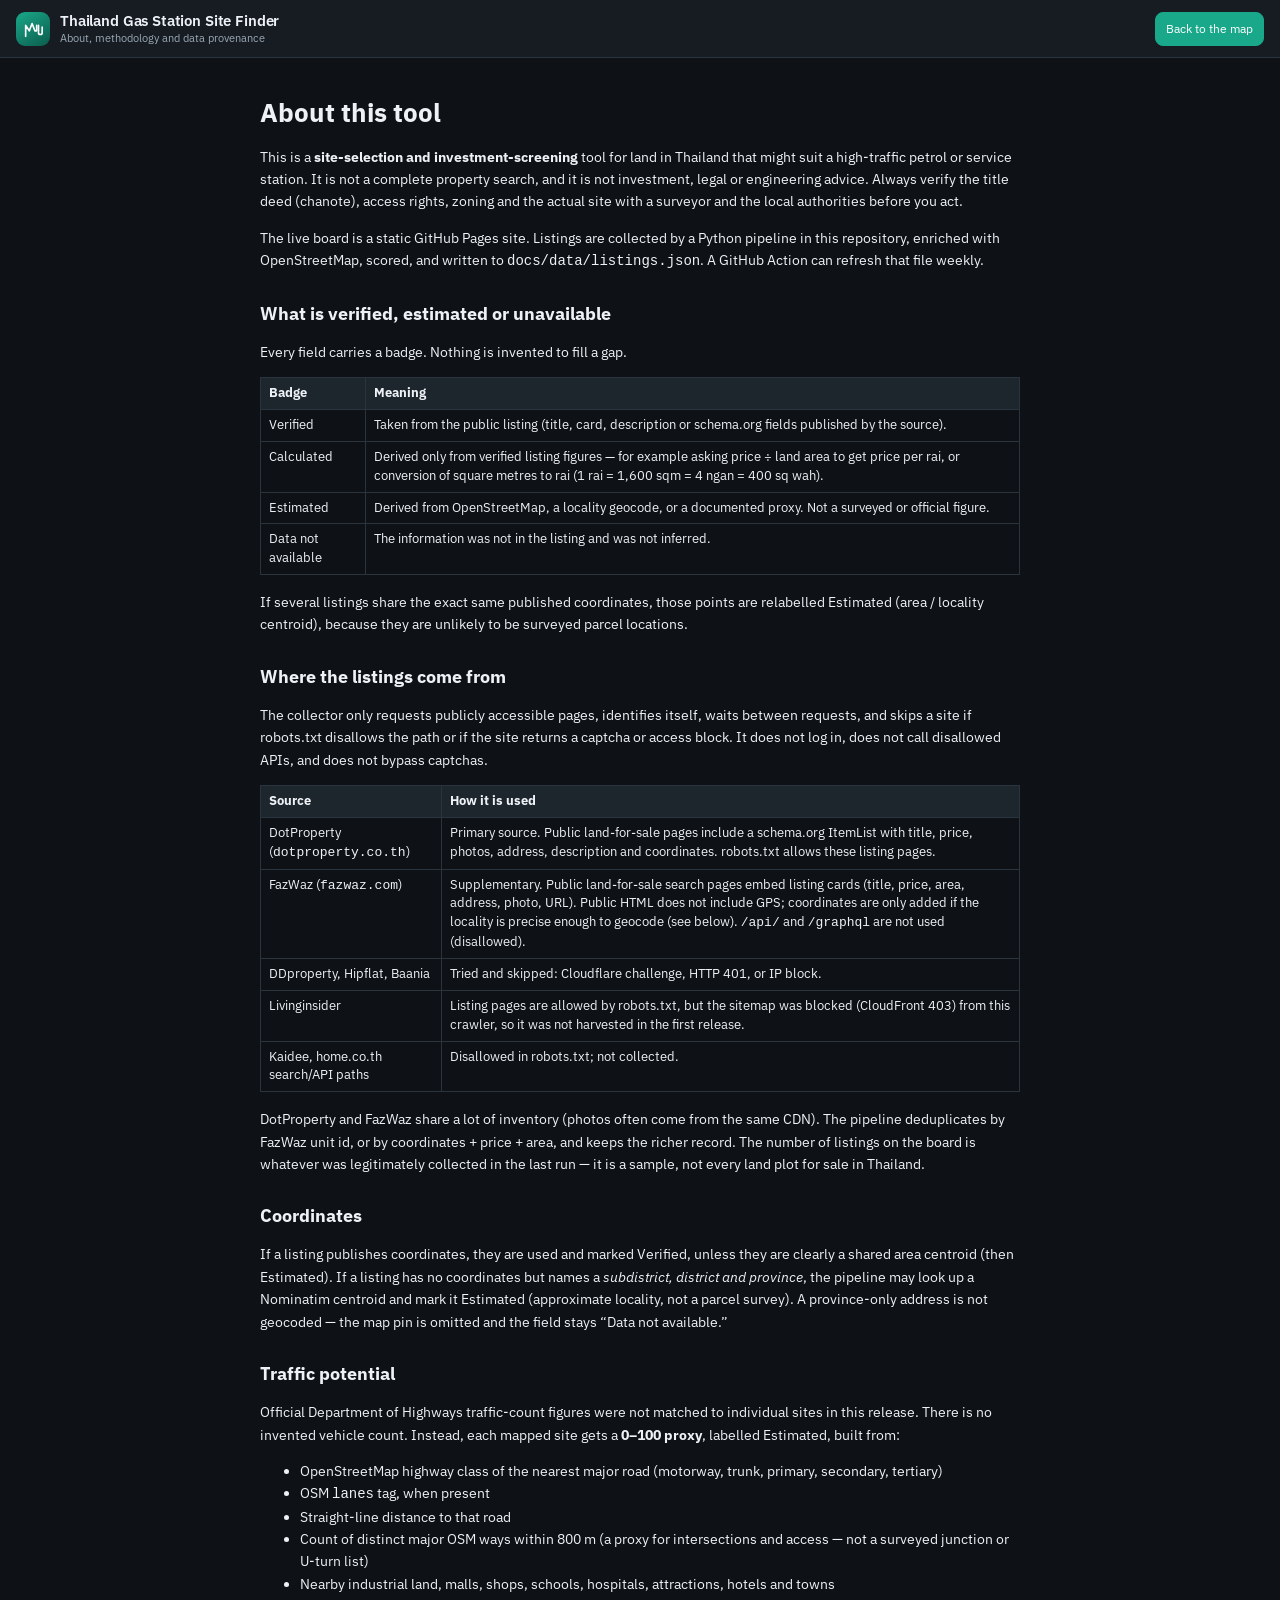
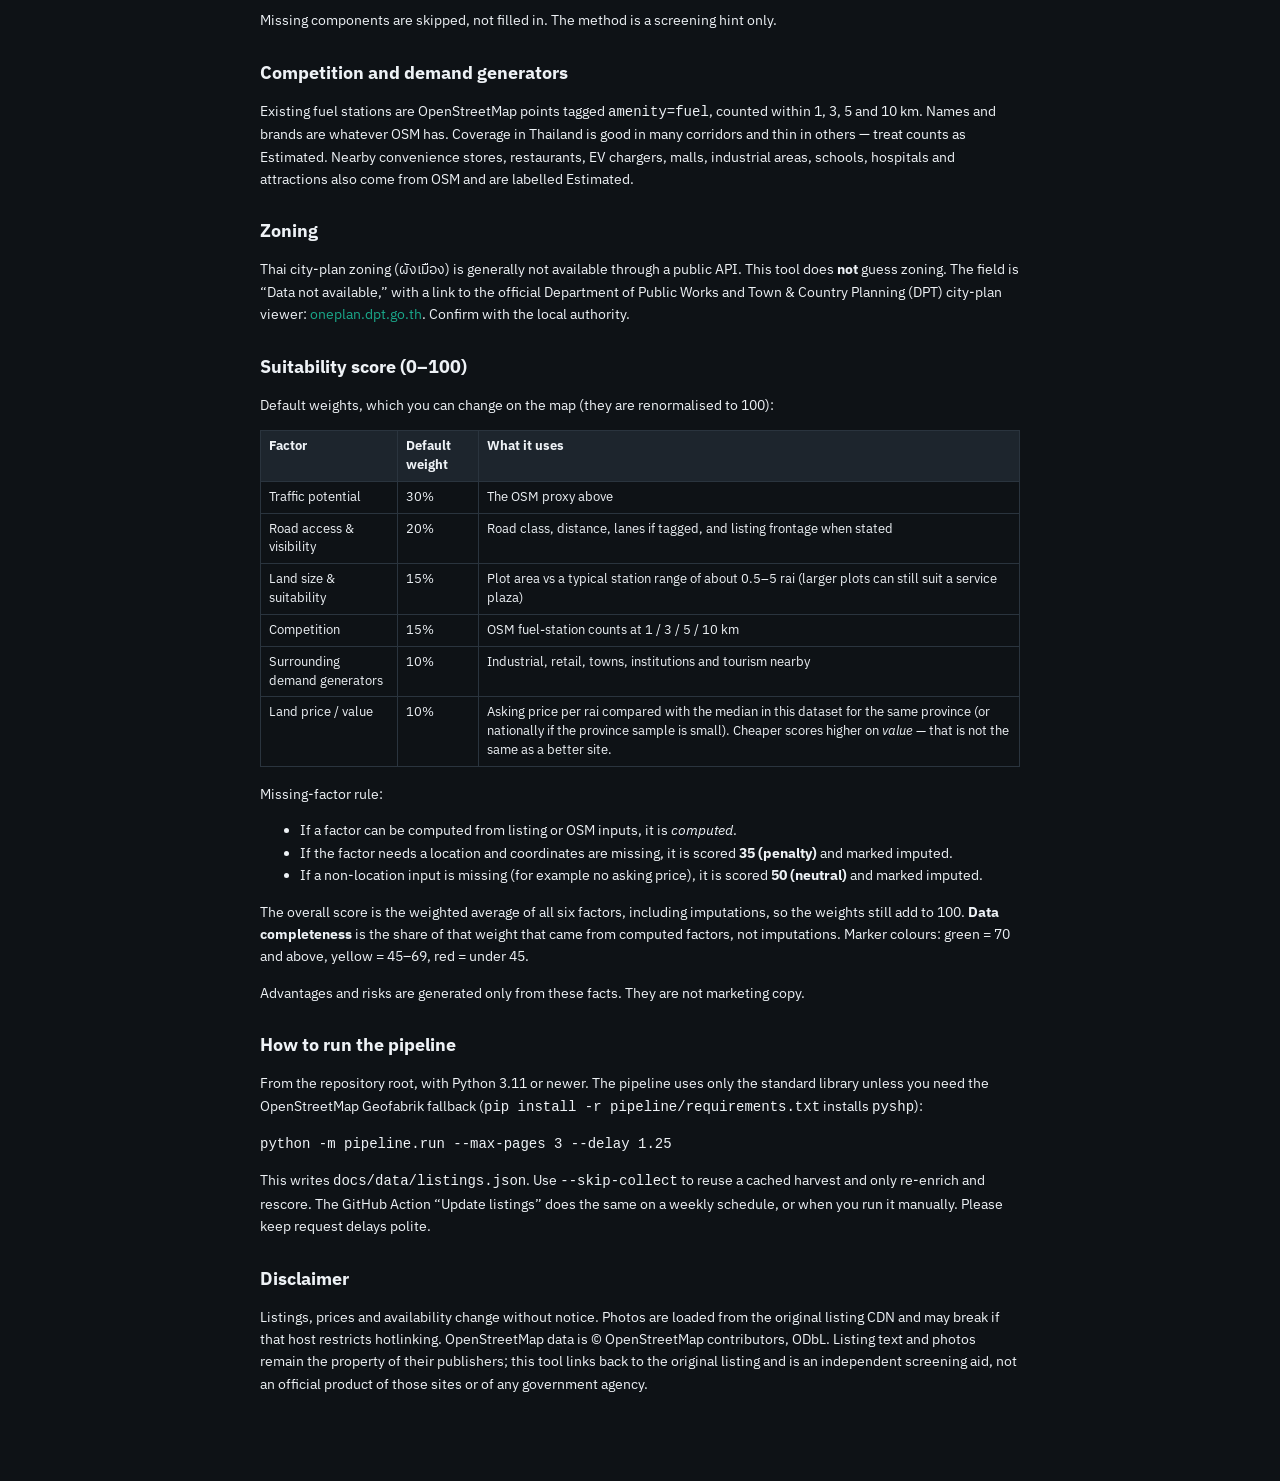
==== docs/about.html @ e264acdb "Initial release: Thailand Gas Station Site Finder Static GitHub Pages app with a Python collection a" ====
<!DOCTYPE html>
<html lang="en">
<head>
  <meta charset="UTF-8" />
  <meta name="viewport" content="width=device-width, initial-scale=1" />
  <title>About &amp; methodology — Thailand Gas Station Site Finder</title>
  <link rel="preconnect" href="https://fonts.googleapis.com" />
  <link rel="preconnect" href="https://fonts.gstatic.com" crossorigin />
  <link href="https://fonts.googleapis.com/css2?family=IBM+Plex+Sans+Thai:wght@400;500;600&family=IBM+Plex+Sans:wght@400;500;600;700&display=swap" rel="stylesheet" />
  <link rel="stylesheet" href="css/app.css" />
  <style>
    body { overflow: auto; }
    .about { max-width: 800px; margin: 0 auto; padding: 24px 20px 80px; }
    .about h1 { font-size: 26px; margin: 12px 0 8px; }
    .about h2 { font-size: 18px; margin: 28px 0 8px; }
    .about p, .about li { color: var(--text); line-height: 1.6; }
    .about table { width: 100%; border-collapse: collapse; font-size: 13px; margin: 8px 0 16px; }
    .about th, .about td { border: 1px solid var(--line); padding: 6px 8px; text-align: left; vertical-align: top; }
    .about th { background: var(--bg-elev-2); }
  </style>
</head>
<body>
  <header class="header">
    <a class="brand" href="./">
      <div class="logo" aria-hidden="true">
        <svg viewBox="0 0 24 24" fill="none" stroke="currentColor" stroke-width="1.8">
          <path d="M4 20V8l4 6 3-8 3 8h2V8" stroke-linecap="round" stroke-linejoin="round"/>
          <path d="M18 8v8a2 2 0 0 0 4 0V10" stroke-linecap="round"/>
        </svg>
      </div>
      <div class="brand-text">
        <h1>Thailand Gas Station Site Finder</h1>
        <p>About, methodology and data provenance</p>
      </div>
    </a>
    <div class="header-actions">
      <a class="text-btn primary" href="./">Back to the map</a>
    </div>
  </header>
  <main class="about">
    <h1>About this tool</h1>
    <p>This is a <strong>site-selection and investment-screening</strong> tool for land in Thailand that might suit a high-traffic petrol or service station. It is not a complete property search, and it is not investment, legal or engineering advice. Always verify the title deed (chanote), access rights, zoning and the actual site with a surveyor and the local authorities before you act.</p>
    <p>The live board is a static GitHub Pages site. Listings are collected by a Python pipeline in this repository, enriched with OpenStreetMap, scored, and written to <code>docs/data/listings.json</code>. A GitHub Action can refresh that file weekly.</p>

    <h2>What is verified, estimated or unavailable</h2>
    <p>Every field carries a badge. Nothing is invented to fill a gap.</p>
    <table>
      <tr><th>Badge</th><th>Meaning</th></tr>
      <tr><td>Verified</td><td>Taken from the public listing (title, card, description or schema.org fields published by the source).</td></tr>
      <tr><td>Calculated</td><td>Derived only from verified listing figures — for example asking price ÷ land area to get price per rai, or conversion of square metres to rai (1 rai = 1,600 sqm = 4 ngan = 400 sq wah).</td></tr>
      <tr><td>Estimated</td><td>Derived from OpenStreetMap, a locality geocode, or a documented proxy. Not a surveyed or official figure.</td></tr>
      <tr><td>Data not available</td><td>The information was not in the listing and was not inferred.</td></tr>
    </table>
    <p>If several listings share the exact same published coordinates, those points are relabelled Estimated (area / locality centroid), because they are unlikely to be surveyed parcel locations.</p>

    <h2>Where the listings come from</h2>
    <p>The collector only requests publicly accessible pages, identifies itself, waits between requests, and skips a site if robots.txt disallows the path or if the site returns a captcha or access block. It does not log in, does not call disallowed APIs, and does not bypass captchas.</p>
    <table>
      <tr><th>Source</th><th>How it is used</th></tr>
      <tr><td>DotProperty (<code>dotproperty.co.th</code>)</td><td>Primary source. Public land-for-sale pages include a schema.org ItemList with title, price, photos, address, description and coordinates. robots.txt allows these listing pages.</td></tr>
      <tr><td>FazWaz (<code>fazwaz.com</code>)</td><td>Supplementary. Public land-for-sale search pages embed listing cards (title, price, area, address, photo, URL). Public HTML does not include GPS; coordinates are only added if the locality is precise enough to geocode (see below). <code>/api/</code> and <code>/graphql</code> are not used (disallowed).</td></tr>
      <tr><td>DDproperty, Hipflat, Baania</td><td>Tried and skipped: Cloudflare challenge, HTTP 401, or IP block.</td></tr>
      <tr><td>Livinginsider</td><td>Listing pages are allowed by robots.txt, but the sitemap was blocked (CloudFront 403) from this crawler, so it was not harvested in the first release.</td></tr>
      <tr><td>Kaidee, home.co.th search/API paths</td><td>Disallowed in robots.txt; not collected.</td></tr>
    </table>
    <p>DotProperty and FazWaz share a lot of inventory (photos often come from the same CDN). The pipeline deduplicates by FazWaz unit id, or by coordinates + price + area, and keeps the richer record. The number of listings on the board is whatever was legitimately collected in the last run — it is a sample, not every land plot for sale in Thailand.</p>

    <h2>Coordinates</h2>
    <p>If a listing publishes coordinates, they are used and marked Verified, unless they are clearly a shared area centroid (then Estimated). If a listing has no coordinates but names a <em>subdistrict, district and province</em>, the pipeline may look up a Nominatim centroid and mark it Estimated (approximate locality, not a parcel survey). A province-only address is not geocoded — the map pin is omitted and the field stays “Data not available.”</p>

    <h2>Traffic potential</h2>
    <p>Official Department of Highways traffic-count figures were not matched to individual sites in this release. There is no invented vehicle count. Instead, each mapped site gets a <strong>0–100 proxy</strong>, labelled Estimated, built from:</p>
    <ul>
      <li>OpenStreetMap highway class of the nearest major road (motorway, trunk, primary, secondary, tertiary)</li>
      <li>OSM <code>lanes</code> tag, when present</li>
      <li>Straight-line distance to that road</li>
      <li>Count of distinct major OSM ways within 800 m (a proxy for intersections and access — not a surveyed junction or U-turn list)</li>
      <li>Nearby industrial land, malls, shops, schools, hospitals, attractions, hotels and towns</li>
    </ul>
    <p>Missing components are skipped, not filled in. The method is a screening hint only.</p>

    <h2>Competition and demand generators</h2>
    <p>Existing fuel stations are OpenStreetMap points tagged <code>amenity=fuel</code>, counted within 1, 3, 5 and 10 km. Names and brands are whatever OSM has. Coverage in Thailand is good in many corridors and thin in others — treat counts as Estimated. Nearby convenience stores, restaurants, EV chargers, malls, industrial areas, schools, hospitals and attractions also come from OSM and are labelled Estimated.</p>

    <h2>Zoning</h2>
    <p>Thai city-plan zoning (ผังเมือง) is generally not available through a public API. This tool does <strong>not</strong> guess zoning. The field is “Data not available,” with a link to the official Department of Public Works and Town &amp; Country Planning (DPT) city-plan viewer: <a href="https://oneplan.dpt.go.th/" target="_blank" rel="noopener">oneplan.dpt.go.th</a>. Confirm with the local authority.</p>

    <h2>Suitability score (0–100)</h2>
    <p>Default weights, which you can change on the map (they are renormalised to 100):</p>
    <table>
      <tr><th>Factor</th><th>Default weight</th><th>What it uses</th></tr>
      <tr><td>Traffic potential</td><td>30%</td><td>The OSM proxy above</td></tr>
      <tr><td>Road access &amp; visibility</td><td>20%</td><td>Road class, distance, lanes if tagged, and listing frontage when stated</td></tr>
      <tr><td>Land size &amp; suitability</td><td>15%</td><td>Plot area vs a typical station range of about 0.5–5 rai (larger plots can still suit a service plaza)</td></tr>
      <tr><td>Competition</td><td>15%</td><td>OSM fuel-station counts at 1 / 3 / 5 / 10 km</td></tr>
      <tr><td>Surrounding demand generators</td><td>10%</td><td>Industrial, retail, towns, institutions and tourism nearby</td></tr>
      <tr><td>Land price / value</td><td>10%</td><td>Asking price per rai compared with the median in this dataset for the same province (or nationally if the province sample is small). Cheaper scores higher on <em>value</em> — that is not the same as a better site.</td></tr>
    </table>
    <p>Missing-factor rule:</p>
    <ul>
      <li>If a factor can be computed from listing or OSM inputs, it is <em>computed</em>.</li>
      <li>If the factor needs a location and coordinates are missing, it is scored <strong>35 (penalty)</strong> and marked imputed.</li>
      <li>If a non-location input is missing (for example no asking price), it is scored <strong>50 (neutral)</strong> and marked imputed.</li>
    </ul>
    <p>The overall score is the weighted average of all six factors, including imputations, so the weights still add to 100. <strong>Data completeness</strong> is the share of that weight that came from computed factors, not imputations. Marker colours: green = 70 and above, yellow = 45–69, red = under 45.</p>
    <p>Advantages and risks are generated only from these facts. They are not marketing copy.</p>

    <h2>How to run the pipeline</h2>
    <p>From the repository root, with Python 3.11 or newer. The pipeline uses only the standard library unless you need the OpenStreetMap Geofabrik fallback (<code>pip install -r pipeline/requirements.txt</code> installs <code>pyshp</code>):</p>
    <p><code>python -m pipeline.run --max-pages 3 --delay 1.25</code></p>
    <p>This writes <code>docs/data/listings.json</code>. Use <code>--skip-collect</code> to reuse a cached harvest and only re-enrich and rescore. The GitHub Action “Update listings” does the same on a weekly schedule, or when you run it manually. Please keep request delays polite.</p>

    <h2>Disclaimer</h2>
    <p>Listings, prices and availability change without notice. Photos are loaded from the original listing CDN and may break if that host restricts hotlinking. OpenStreetMap data is © OpenStreetMap contributors, ODbL. Listing text and photos remain the property of their publishers; this tool links back to the original listing and is an independent screening aid, not an official product of those sites or of any government agency.</p>
  </main>
</body>
</html>
---- docs/css/app.css ----
:root {
  --bg: #0e1216;
  --bg-elev: #161c22;
  --bg-elev-2: #1d252d;
  --bg-soft: #12181e;
  --line: #2a343e;
  --line-strong: #3a4652;
  --text: #eef2f6;
  --text-dim: #9aa8b5;
  --text-faint: #6d7b88;
  --accent: #1aa88a;
  --accent-2: #0e7c66;
  --accent-soft: rgba(26, 168, 138, 0.14);
  --high: #3dcc7a;
  --high-bg: rgba(61, 204, 122, 0.16);
  --med: #e0b33a;
  --med-bg: rgba(224, 179, 58, 0.16);
  --low: #e15b4d;
  --low-bg: rgba(225, 91, 77, 0.16);
  --verified: #5b9fff;
  --calculated: #7bc4c4;
  --estimated: #d3a24a;
  --unavailable: #7a8792;
  --danger: #e15b4d;
  --shadow: 0 8px 28px rgba(0, 0, 0, 0.35);
  --radius: 12px;
  --header-h: 58px;
  --kpi-h: 74px;
  --font: "IBM Plex Sans", "IBM Plex Sans Thai", "Sarabun", "Noto Sans Thai", system-ui, sans-serif;
  --mono: "IBM Plex Mono", ui-monospace, monospace;
  color-scheme: dark;
}
[data-theme="light"] {
  --bg: #f4f1ea;
  --bg-elev: #fffcf7;
  --bg-elev-2: #ece7dc;
  --bg-soft: #eae6dc;
  --line: #d8d1c4;
  --line-strong: #c4bbab;
  --text: #1b232a;
  --text-dim: #5b6772;
  --text-faint: #7a8590;
  --accent: #0b7d64;
  --accent-2: #096853;
  --accent-soft: rgba(11, 125, 100, 0.12);
  --high: #1a8f4b;
  --high-bg: rgba(26, 143, 75, 0.12);
  --med: #b07d08;
  --med-bg: rgba(176, 125, 8, 0.12);
  --low: #c4473b;
  --low-bg: rgba(196, 71, 59, 0.12);
  --verified: #1d5fc7;
  --calculated: #1a7a7a;
  --estimated: #9a6b12;
  --unavailable: #6a7380;
  --shadow: 0 8px 24px rgba(40, 32, 16, 0.08);
  color-scheme: light;
}

* { box-sizing: border-box; }
html, body { margin: 0; height: 100%; }
body {
  font-family: var(--font);
  background: var(--bg);
  color: var(--text);
  font-size: 14px;
  line-height: 1.45;
  overflow: hidden;
}
a { color: var(--accent); text-decoration: none; }
a:hover { text-decoration: underline; }
button, input, select, textarea { font-family: inherit; }
button { cursor: pointer; }

.app { display: flex; flex-direction: column; height: 100%; }

/* Header */
.header {
  height: var(--header-h);
  display: flex; align-items: center; gap: 16px;
  padding: 0 16px;
  background: var(--bg-elev);
  border-bottom: 1px solid var(--line);
  flex-shrink: 0;
  z-index: 20;
}
.brand { display: flex; align-items: center; gap: 10px; min-width: 0; text-decoration: none; color: inherit; }
.brand:hover { text-decoration: none; }
.logo {
  width: 34px; height: 34px; border-radius: 9px;
  background: linear-gradient(145deg, var(--accent), #0b5c4c);
  display: grid; place-items: center;
  color: white; flex-shrink: 0;
}
.logo svg { width: 22px; height: 22px; }
.brand-text { min-width: 0; }
.brand-text h1 {
  margin: 0; font-size: 15px; font-weight: 600; letter-spacing: -0.01em;
  white-space: nowrap; overflow: hidden; text-overflow: ellipsis;
}
.brand-text p { margin: 0; font-size: 11px; color: var(--text-dim); white-space: nowrap; }
.header-actions { margin-left: auto; display: flex; align-items: center; gap: 6px; }
.icon-btn, .text-btn {
  border: 1px solid var(--line);
  background: var(--bg-elev-2);
  color: var(--text);
  border-radius: 8px;
  height: 34px;
  padding: 0 10px;
  font-size: 12px;
  display: inline-flex; align-items: center; gap: 6px;
}
.icon-btn { width: 34px; padding: 0; justify-content: center; }
.icon-btn:hover, .text-btn:hover { border-color: var(--line-strong); background: var(--bg-soft); }
.text-btn.primary { background: var(--accent); border-color: var(--accent); color: #fff; }
.text-btn.primary:hover { background: var(--accent-2); border-color: var(--accent-2); text-decoration: none; }

/* KPIs */
.kpis {
  display: grid;
  grid-template-columns: repeat(5, 1fr);
  gap: 1px;
  background: var(--line);
  border-bottom: 1px solid var(--line);
  flex-shrink: 0;
}
.kpi { background: var(--bg-elev); padding: 10px 16px; min-height: var(--kpi-h); }
.kpi .label { font-size: 11px; color: var(--text-dim); text-transform: uppercase; letter-spacing: 0.06em; }
.kpi .value { font-size: 20px; font-weight: 600; letter-spacing: -0.02em; margin-top: 2px; font-variant-numeric: tabular-nums; }
.kpi .sub { font-size: 11px; color: var(--text-faint); }
.kpi .value.high { color: var(--high); }

/* Body */
.body { flex: 1; display: flex; min-height: 0; }

/* Sidebar */
.sidebar {
  width: 300px; flex-shrink: 0;
  background: var(--bg-elev);
  border-right: 1px solid var(--line);
  display: flex; flex-direction: column;
  min-height: 0;
}
.sidebar-scroll { flex: 1; overflow: auto; padding: 12px 14px 24px; }
.side-title {
  font-size: 11px; font-weight: 600; text-transform: uppercase; letter-spacing: 0.07em;
  color: var(--text-dim); margin: 14px 0 8px;
}
.side-title:first-child { margin-top: 4px; }
.field { margin-bottom: 10px; }
.field label { display: block; font-size: 12px; color: var(--text-dim); margin-bottom: 4px; }
.field label .hint { font-weight: 400; color: var(--text-faint); }
select, input[type="text"], input[type="number"], input[type="search"] {
  width: 100%; height: 34px;
  background: var(--bg);
  border: 1px solid var(--line);
  color: var(--text);
  border-radius: 8px;
  padding: 0 10px;
  font-size: 13px;
}
select:focus, input:focus { outline: 2px solid var(--accent-soft); border-color: var(--accent); }
.range-row { display: grid; grid-template-columns: 1fr 1fr; gap: 6px; }
.slider-row { display: flex; align-items: center; gap: 8px; }
.slider-row input[type="range"] { flex: 1; }
.slider-row output { width: 42px; text-align: right; font-variant-numeric: tabular-nums; color: var(--text-dim); font-size: 12px; }
input[type="range"] { accent-color: var(--accent); width: 100%; }
.check { display: flex; align-items: center; gap: 8px; font-size: 13px; margin: 6px 0; color: var(--text); }
.check input { accent-color: var(--accent); }
.chip-row { display: flex; flex-wrap: wrap; gap: 6px; }
.chip {
  border: 1px solid var(--line);
  background: var(--bg);
  color: var(--text-dim);
  border-radius: 999px;
  padding: 3px 9px;
  font-size: 11px;
}
.chip.on { border-color: var(--accent); color: var(--accent); background: var(--accent-soft); }
.weight { margin-bottom: 8px; }
.weight .top { display: flex; justify-content: space-between; font-size: 12px; color: var(--text-dim); }
.sidebar-footer { padding: 10px 14px; border-top: 1px solid var(--line); display: flex; gap: 6px; }
.sidebar-footer .text-btn { flex: 1; justify-content: center; }

/* Map */
.map-wrap { flex: 1; position: relative; min-width: 0; }
#map { width: 100%; height: 100%; background: #1a2229; }
.leaflet-container { font-family: var(--font); background: #1a2229; }
.basemap-toggle {
  position: absolute; top: 12px; left: 12px; z-index: 8;
  display: flex; background: var(--bg-elev); border: 1px solid var(--line);
  border-radius: 8px; overflow: hidden; box-shadow: var(--shadow);
}
.basemap-toggle button {
  border: 0; background: transparent; color: var(--text-dim);
  padding: 7px 11px; font-size: 12px;
}
.basemap-toggle button.on { background: var(--accent); color: #fff; }
.map-legend {
  position: absolute; bottom: 28px; left: 12px; z-index: 8;
  background: var(--bg-elev); border: 1px solid var(--line);
  border-radius: 8px; padding: 8px 10px; font-size: 11px;
  box-shadow: var(--shadow); color: var(--text-dim);
}
.map-legend div { display: flex; align-items: center; gap: 6px; margin: 2px 0; }
.dot { width: 9px; height: 9px; border-radius: 50%; display: inline-block; }
.dot.high { background: var(--high); }
.dot.medium { background: var(--med); }
.dot.low { background: var(--low); }
.dot.none { background: var(--unavailable); }

/* Result list / detail */
.panel {
  width: 400px; flex-shrink: 0;
  background: var(--bg-elev);
  border-left: 1px solid var(--line);
  display: flex; flex-direction: column;
  min-height: 0;
}
.panel-toolbar {
  display: flex; align-items: center; gap: 8px;
  padding: 8px 10px; border-bottom: 1px solid var(--line);
}
.panel-toolbar input[type="search"] { flex: 1; }
.count-pill {
  font-size: 11px; color: var(--text-dim); white-space: nowrap;
}
.sort-select { width: auto; min-width: 132px; }
.list { flex: 1; overflow: auto; }
.card {
  display: grid; grid-template-columns: 88px 1fr auto;
  gap: 10px; padding: 10px 12px;
  border-bottom: 1px solid var(--line);
  cursor: pointer;
}
.card:hover { background: var(--bg-elev-2); }
.card.active { background: var(--accent-soft); }
.card .thumb {
  width: 88px; height: 66px; border-radius: 8px;
  background: var(--bg-soft) center/cover no-repeat;
  border: 1px solid var(--line);
}
.card .meta { min-width: 0; }
.card h3 {
  margin: 0 0 2px; font-size: 13px; font-weight: 600;
  white-space: nowrap; overflow: hidden; text-overflow: ellipsis;
}
.card .loc, .card .facts { font-size: 11px; color: var(--text-dim); }
.card .facts { margin-top: 3px; }
.score-badge {
  min-width: 42px; height: 42px; border-radius: 9px;
  display: grid; place-items: center;
  font-weight: 700; font-size: 14px;
  font-variant-numeric: tabular-nums;
}
.score-badge.high { background: var(--high-bg); color: var(--high); }
.score-badge.medium { background: var(--med-bg); color: var(--med); }
.score-badge.low { background: var(--low-bg); color: var(--low); }
.star {
  border: 0; background: transparent; color: var(--text-faint);
  font-size: 16px; padding: 0; line-height: 1;
}
.star.on { color: var(--med); }

/* Detail */
.detail { flex: 1; overflow: auto; display: none; }
.detail.open { display: block; }
.list.hidden { display: none; }
.gallery { position: relative; background: #000; }
.gallery img { width: 100%; height: 200px; object-fit: cover; display: block; background: #111; }
.gallery .nav {
  position: absolute; top: 50%; transform: translateY(-50%);
  width: 28px; height: 28px; border-radius: 50%;
  border: 0; background: rgba(0,0,0,.55); color: #fff;
}
.gallery .prev { left: 8px; }
.gallery .next { right: 8px; }
.detail-body { padding: 14px 14px 28px; }
.detail-head { display: flex; gap: 10px; align-items: flex-start; }
.detail-head h2 { margin: 0; font-size: 16px; font-weight: 600; flex: 1; }
.detail-loc { color: var(--text-dim); font-size: 12px; margin: 4px 0 8px; }
.actions { display: flex; flex-wrap: wrap; gap: 6px; margin: 8px 0 12px; }
.kv { display: grid; grid-template-columns: 1fr 1fr; gap: 8px; margin: 8px 0 14px; }
.kv .item {
  background: var(--bg-soft);
  border: 1px solid var(--line);
  border-radius: 8px;
  padding: 8px 10px;
}
.kv .item.span { grid-column: 1 / -1; }
.kv .k { font-size: 11px; color: var(--text-dim); display: flex; justify-content: space-between; gap: 8px; }
.kv .v { font-size: 13px; font-weight: 600; margin-top: 2px; word-break: break-word; }
.badge {
  display: inline-flex; align-items: center; gap: 4px;
  font-size: 10px; font-weight: 600; letter-spacing: 0.03em;
  text-transform: uppercase; border-radius: 999px;
  padding: 1px 7px; white-space: nowrap;
  border: 1px solid transparent;
}
.badge.verified { color: var(--verified); background: rgba(91,159,255,.12); }
.badge.calculated { color: var(--calculated); background: rgba(123,196,196,.12); }
.badge.estimated { color: var(--estimated); background: rgba(211,162,74,.14); }
.badge.unavailable { color: var(--unavailable); background: rgba(122,135,146,.12); }
.factors { display: flex; flex-direction: column; gap: 7px; margin: 8px 0 14px; }
.factor .row { display: flex; justify-content: space-between; font-size: 12px; }
.bar { height: 6px; background: var(--bg-soft); border-radius: 99px; overflow: hidden; margin-top: 3px; }
.bar > span { display: block; height: 100%; background: var(--accent); }
.bar.high > span { background: var(--high); }
.bar.medium > span { background: var(--med); }
.bar.low > span { background: var(--low); }
.callout { border-left: 3px solid var(--accent); padding: 6px 10px; margin: 6px 0; background: var(--bg-soft); border-radius: 0 8px 8px 0; font-size: 12px; }
.callout.risk { border-left-color: var(--low); }
.callout ul { margin: 4px 0 0; padding-left: 16px; }
.comp-table { width: 100%; border-collapse: collapse; font-size: 12px; margin: 6px 0 12px; }
.comp-table th, .comp-table td { text-align: left; padding: 5px 6px; border-bottom: 1px solid var(--line); }
.comp-table th { color: var(--text-dim); font-weight: 500; }
.muted { color: var(--text-dim); font-size: 12px; }
.back-btn { margin: 8px 12px 0; }

/* Compare modal */
.modal {
  position: fixed; inset: 0; background: rgba(0,0,0,.55);
  display: none; align-items: center; justify-content: center;
  z-index: 50; padding: 20px;
}
.modal.open { display: flex; }
.modal-card {
  background: var(--bg-elev); border: 1px solid var(--line);
  border-radius: 14px; width: min(1100px, 100%);
  max-height: 90vh; overflow: auto; box-shadow: var(--shadow);
}
.modal-card header { display: flex; align-items: center; justify-content: space-between; padding: 12px 16px; border-bottom: 1px solid var(--line); }
.modal-card header h2 { margin: 0; font-size: 16px; }
.compare-table { width: 100%; border-collapse: collapse; font-size: 12px; }
.compare-table th, .compare-table td { border-bottom: 1px solid var(--line); padding: 8px 10px; vertical-align: top; }
.compare-table th { position: sticky; top: 0; background: var(--bg-elev); text-align: left; }
.compare-table .row-label { color: var(--text-dim); width: 150px; }

/* Completeness */
.completeness { display: flex; align-items: center; gap: 8px; font-size: 11px; color: var(--text-dim); margin: 6px 0; }
.completeness .track { flex: 1; height: 4px; background: var(--bg-soft); border-radius: 99px; overflow: hidden; }
.completeness .track > span { display: block; height: 100%; background: var(--accent); }

.disclaimer {
  flex-shrink: 0;
  font-size: 11px; color: var(--text-faint);
  padding: 6px 16px; border-top: 1px solid var(--line);
  background: var(--bg-elev);
}
.empty { padding: 24px 16px; color: var(--text-dim); text-align: center; }

/* Cluster / marker */
.score-marker {
  width: 28px; height: 28px; border-radius: 50% 50% 50% 0;
  transform: rotate(-45deg);
  border: 2px solid #fff;
  box-shadow: 0 1px 4px rgba(0,0,0,.4);
  display: grid; place-items: center;
}
.score-marker span {
  transform: rotate(45deg);
  font-size: 10px; font-weight: 700; color: #111;
}

/* Mobile */
.mobile-only { display: none; }
@media (max-width: 960px) {
  body { overflow: auto; }
  .app { height: auto; min-height: 100%; }
  .kpis { grid-template-columns: repeat(2, 1fr); }
  .kpis .kpi:last-child { grid-column: 1 / -1; }
  .body { flex-direction: column; min-height: auto; }
  .sidebar {
    width: 100%; border-right: 0; border-bottom: 1px solid var(--line);
    max-height: none;
    display: none;
  }
  .sidebar.open { display: flex; }
  .map-wrap { height: 52vh; min-height: 280px; }
  #map { height: 52vh; min-height: 280px; }
  .panel { width: 100%; height: auto; max-height: 70vh; border-left: 0; border-top: 1px solid var(--line); }
  .mobile-only { display: inline-flex; }
  .header { height: auto; min-height: var(--header-h); padding: 8px 12px; flex-wrap: wrap; }
  .brand-text p { display: none; }
  .kv { grid-template-columns: 1fr; }
}
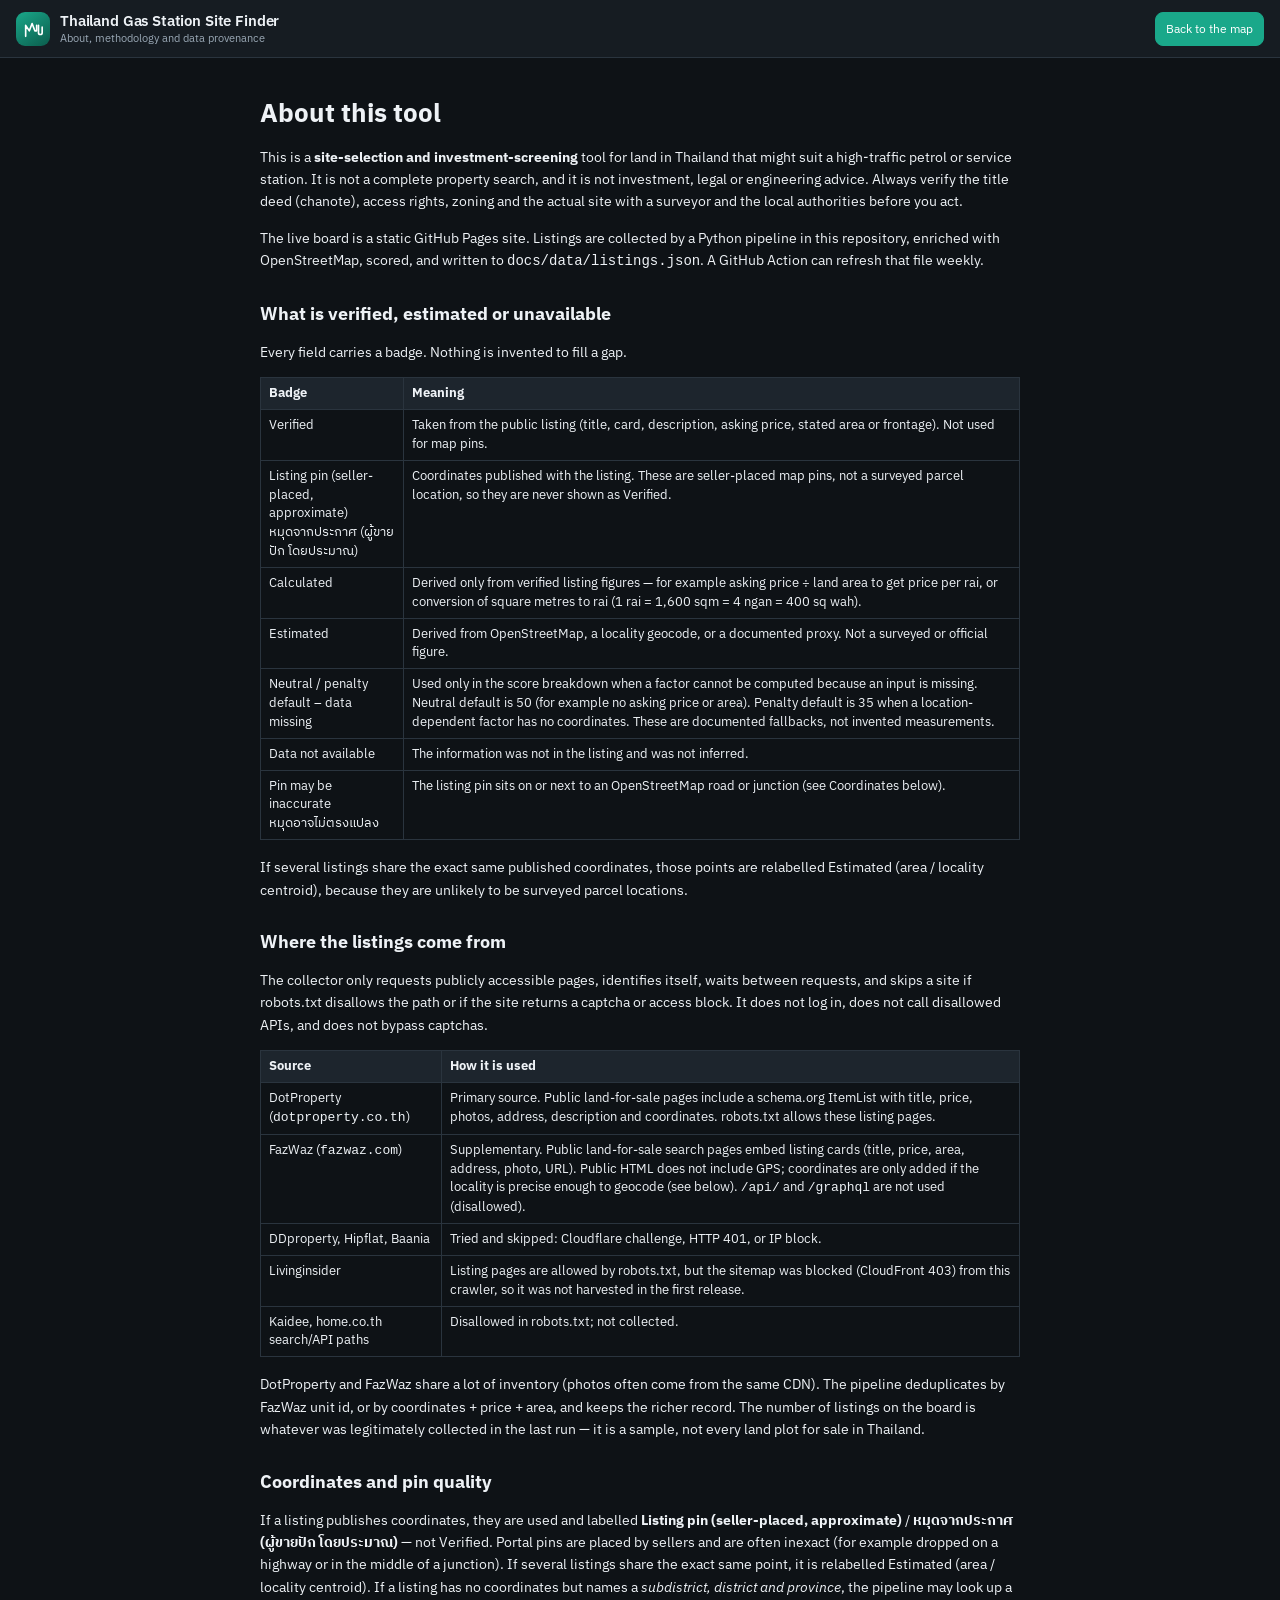
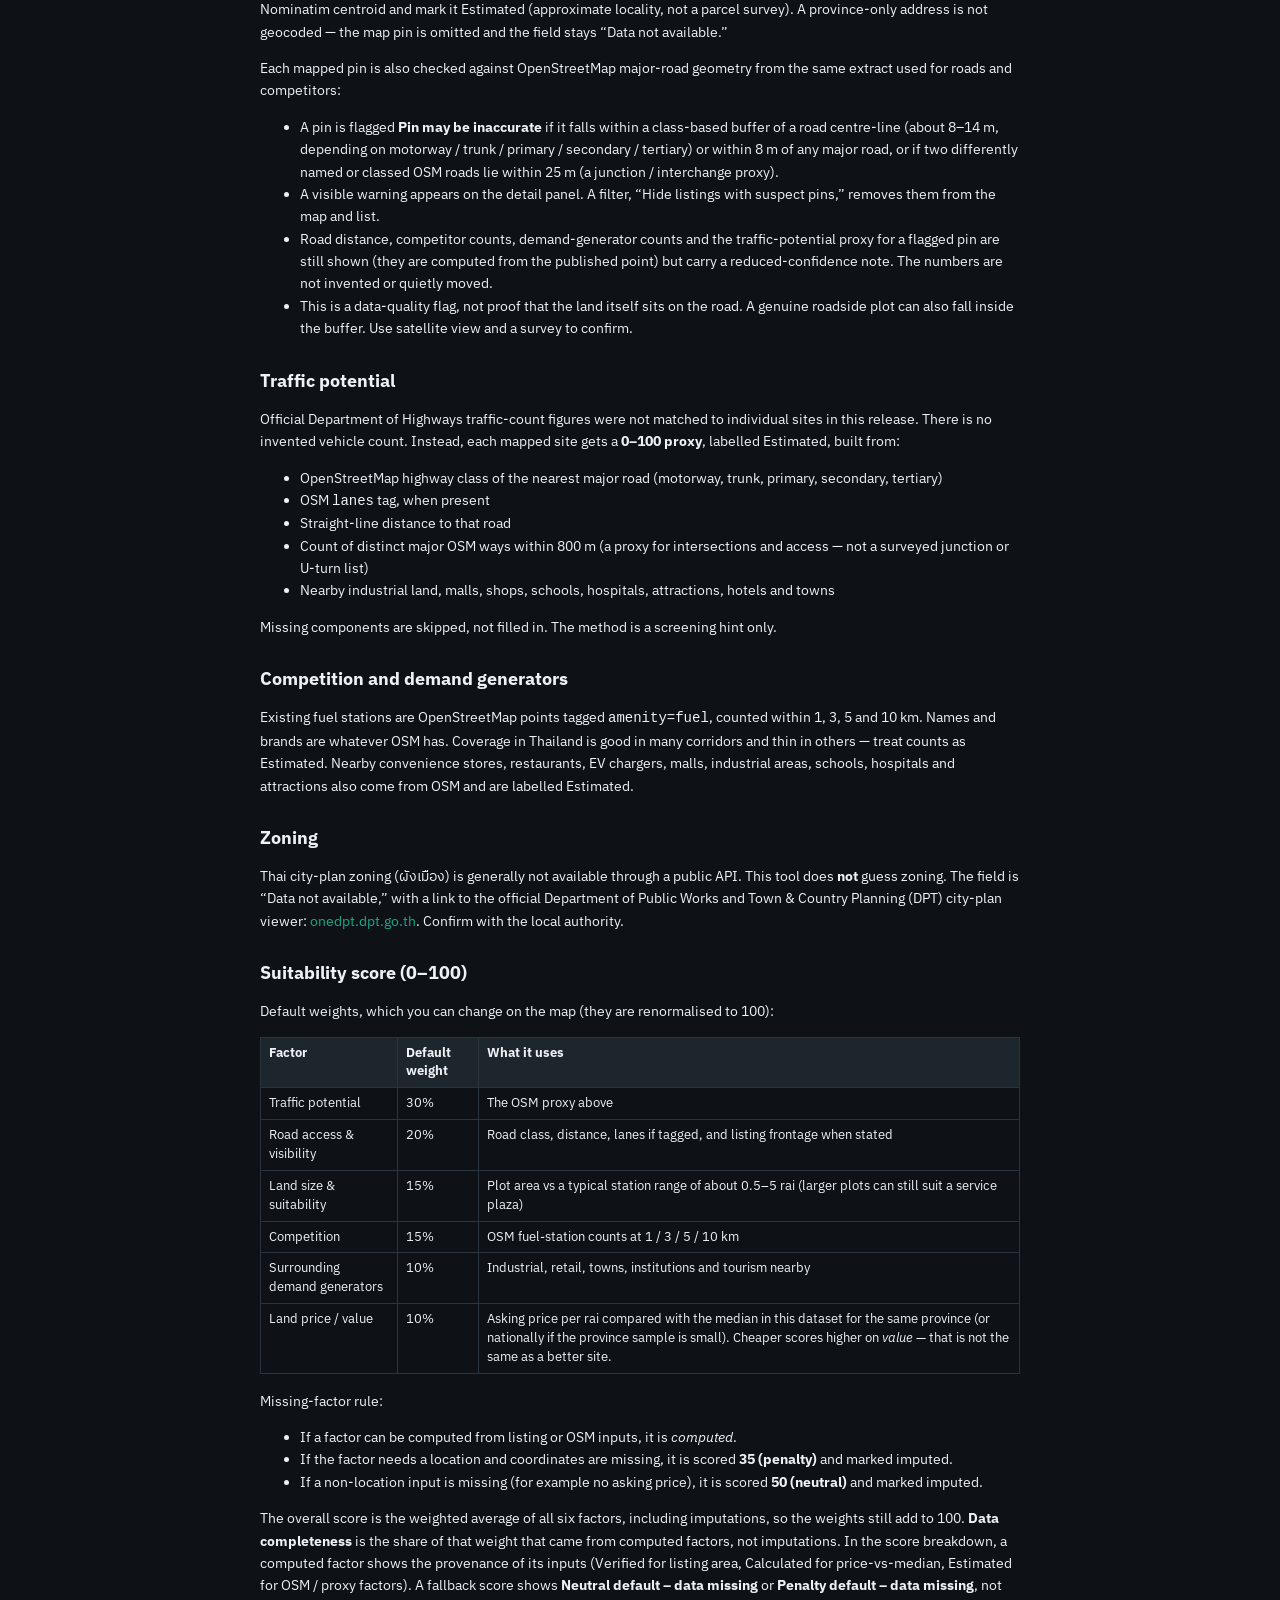
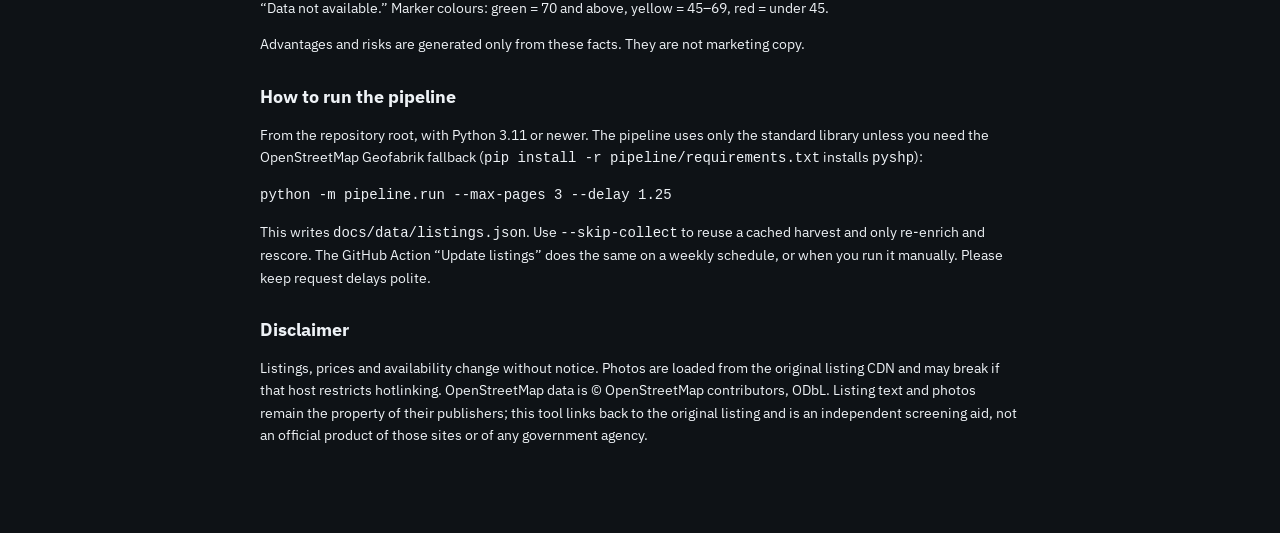
==== commit 1f547064: "Fix zoning URL, traffic NaN, score badges, and listing-pin quality Replace the moved DPT viewer with" ====
--- a/docs/about.html
+++ b/docs/about.html
@@ -46,10 +46,13 @@
     <p>Every field carries a badge. Nothing is invented to fill a gap.</p>
     <table>
       <tr><th>Badge</th><th>Meaning</th></tr>
-      <tr><td>Verified</td><td>Taken from the public listing (title, card, description or schema.org fields published by the source).</td></tr>
+      <tr><td>Verified</td><td>Taken from the public listing (title, card, description, asking price, stated area or frontage). Not used for map pins.</td></tr>
+      <tr><td>Listing pin (seller-placed, approximate)<br>หมุดจากประกาศ (ผู้ขายปัก โดยประมาณ)</td><td>Coordinates published with the listing. These are seller-placed map pins, not a surveyed parcel location, so they are never shown as Verified.</td></tr>
       <tr><td>Calculated</td><td>Derived only from verified listing figures — for example asking price ÷ land area to get price per rai, or conversion of square metres to rai (1 rai = 1,600 sqm = 4 ngan = 400 sq wah).</td></tr>
       <tr><td>Estimated</td><td>Derived from OpenStreetMap, a locality geocode, or a documented proxy. Not a surveyed or official figure.</td></tr>
+      <tr><td>Neutral / penalty default – data missing</td><td>Used only in the score breakdown when a factor cannot be computed because an input is missing. Neutral default is 50 (for example no asking price or area). Penalty default is 35 when a location-dependent factor has no coordinates. These are documented fallbacks, not invented measurements.</td></tr>
       <tr><td>Data not available</td><td>The information was not in the listing and was not inferred.</td></tr>
+      <tr><td>Pin may be inaccurate<br>หมุดอาจไม่ตรงแปลง</td><td>The listing pin sits on or next to an OpenStreetMap road or junction (see Coordinates below).</td></tr>
     </table>
     <p>If several listings share the exact same published coordinates, those points are relabelled Estimated (area / locality centroid), because they are unlikely to be surveyed parcel locations.</p>
 
@@ -65,8 +68,15 @@
     </table>
     <p>DotProperty and FazWaz share a lot of inventory (photos often come from the same CDN). The pipeline deduplicates by FazWaz unit id, or by coordinates + price + area, and keeps the richer record. The number of listings on the board is whatever was legitimately collected in the last run — it is a sample, not every land plot for sale in Thailand.</p>
 
-    <h2>Coordinates</h2>
-    <p>If a listing publishes coordinates, they are used and marked Verified, unless they are clearly a shared area centroid (then Estimated). If a listing has no coordinates but names a <em>subdistrict, district and province</em>, the pipeline may look up a Nominatim centroid and mark it Estimated (approximate locality, not a parcel survey). A province-only address is not geocoded — the map pin is omitted and the field stays “Data not available.”</p>
+    <h2>Coordinates and pin quality</h2>
+    <p>If a listing publishes coordinates, they are used and labelled <strong>Listing pin (seller-placed, approximate)</strong> / <strong>หมุดจากประกาศ (ผู้ขายปัก โดยประมาณ)</strong> — not Verified. Portal pins are placed by sellers and are often inexact (for example dropped on a highway or in the middle of a junction). If several listings share the exact same point, it is relabelled Estimated (area / locality centroid). If a listing has no coordinates but names a <em>subdistrict, district and province</em>, the pipeline may look up a Nominatim centroid and mark it Estimated (approximate locality, not a parcel survey). A province-only address is not geocoded — the map pin is omitted and the field stays “Data not available.”</p>
+    <p>Each mapped pin is also checked against OpenStreetMap major-road geometry from the same extract used for roads and competitors:</p>
+    <ul>
+      <li>A pin is flagged <strong>Pin may be inaccurate</strong> if it falls within a class-based buffer of a road centre-line (about 8–14 m, depending on motorway / trunk / primary / secondary / tertiary) or within 8 m of any major road, or if two differently named or classed OSM roads lie within 25 m (a junction / interchange proxy).</li>
+      <li>A visible warning appears on the detail panel. A filter, “Hide listings with suspect pins,” removes them from the map and list.</li>
+      <li>Road distance, competitor counts, demand-generator counts and the traffic-potential proxy for a flagged pin are still shown (they are computed from the published point) but carry a reduced-confidence note. The numbers are not invented or quietly moved.</li>
+      <li>This is a data-quality flag, not proof that the land itself sits on the road. A genuine roadside plot can also fall inside the buffer. Use satellite view and a survey to confirm.</li>
+    </ul>
 
     <h2>Traffic potential</h2>
     <p>Official Department of Highways traffic-count figures were not matched to individual sites in this release. There is no invented vehicle count. Instead, each mapped site gets a <strong>0–100 proxy</strong>, labelled Estimated, built from:</p>
@@ -83,7 +93,7 @@
     <p>Existing fuel stations are OpenStreetMap points tagged <code>amenity=fuel</code>, counted within 1, 3, 5 and 10 km. Names and brands are whatever OSM has. Coverage in Thailand is good in many corridors and thin in others — treat counts as Estimated. Nearby convenience stores, restaurants, EV chargers, malls, industrial areas, schools, hospitals and attractions also come from OSM and are labelled Estimated.</p>
 
     <h2>Zoning</h2>
-    <p>Thai city-plan zoning (ผังเมือง) is generally not available through a public API. This tool does <strong>not</strong> guess zoning. The field is “Data not available,” with a link to the official Department of Public Works and Town &amp; Country Planning (DPT) city-plan viewer: <a href="https://oneplan.dpt.go.th/" target="_blank" rel="noopener">oneplan.dpt.go.th</a>. Confirm with the local authority.</p>
+    <p>Thai city-plan zoning (ผังเมือง) is generally not available through a public API. This tool does <strong>not</strong> guess zoning. The field is “Data not available,” with a link to the official Department of Public Works and Town &amp; Country Planning (DPT) city-plan viewer: <a href="https://onedpt.dpt.go.th/" target="_blank" rel="noopener">onedpt.dpt.go.th</a>. Confirm with the local authority.</p>
 
     <h2>Suitability score (0–100)</h2>
     <p>Default weights, which you can change on the map (they are renormalised to 100):</p>
@@ -102,7 +112,7 @@
       <li>If the factor needs a location and coordinates are missing, it is scored <strong>35 (penalty)</strong> and marked imputed.</li>
       <li>If a non-location input is missing (for example no asking price), it is scored <strong>50 (neutral)</strong> and marked imputed.</li>
     </ul>
-    <p>The overall score is the weighted average of all six factors, including imputations, so the weights still add to 100. <strong>Data completeness</strong> is the share of that weight that came from computed factors, not imputations. Marker colours: green = 70 and above, yellow = 45–69, red = under 45.</p>
+    <p>The overall score is the weighted average of all six factors, including imputations, so the weights still add to 100. <strong>Data completeness</strong> is the share of that weight that came from computed factors, not imputations. In the score breakdown, a computed factor shows the provenance of its inputs (Verified for listing area, Calculated for price-vs-median, Estimated for OSM / proxy factors). A fallback score shows <strong>Neutral default – data missing</strong> or <strong>Penalty default – data missing</strong>, not “Data not available.” Marker colours: green = 70 and above, yellow = 45–69, red = under 45.</p>
     <p>Advantages and risks are generated only from these facts. They are not marketing copy.</p>
 
     <h2>How to run the pipeline</h2>
--- a/docs/css/app.css
+++ b/docs/css/app.css
@@ -301,6 +301,12 @@
 .badge.calculated { color: var(--calculated); background: rgba(123,196,196,.12); }
 .badge.estimated { color: var(--estimated); background: rgba(211,162,74,.14); }
 .badge.unavailable { color: var(--unavailable); background: rgba(122,135,146,.12); }
+.badge.listing-pin { color: var(--estimated); background: rgba(211,162,74,.14); text-transform: none; letter-spacing: 0; white-space: normal; }
+.badge.fallback { color: var(--unavailable); background: rgba(122,135,146,.14); text-transform: none; letter-spacing: 0; white-space: normal; }
+.badge.suspect { color: #e07070; background: rgba(224,80,80,.14); text-transform: none; letter-spacing: 0; border-color: rgba(224,80,80,.35); }
+.pin-warning { border-left: 3px solid #e07070; padding: 8px 10px; margin: 8px 0 12px; background: rgba(224,80,80,.10); border-radius: 0 8px 8px 0; font-size: 12.5px; line-height: 1.45; }
+.pin-warning strong { display: inline-flex; align-items: center; gap: 6px; }
+.card .pin-flag { font-size: 10px; color: #e07070; font-weight: 600; }
 .factors { display: flex; flex-direction: column; gap: 7px; margin: 8px 0 14px; }
 .factor .row { display: flex; justify-content: space-between; font-size: 12px; }
 .bar { height: 6px; background: var(--bg-soft); border-radius: 99px; overflow: hidden; margin-top: 3px; }
